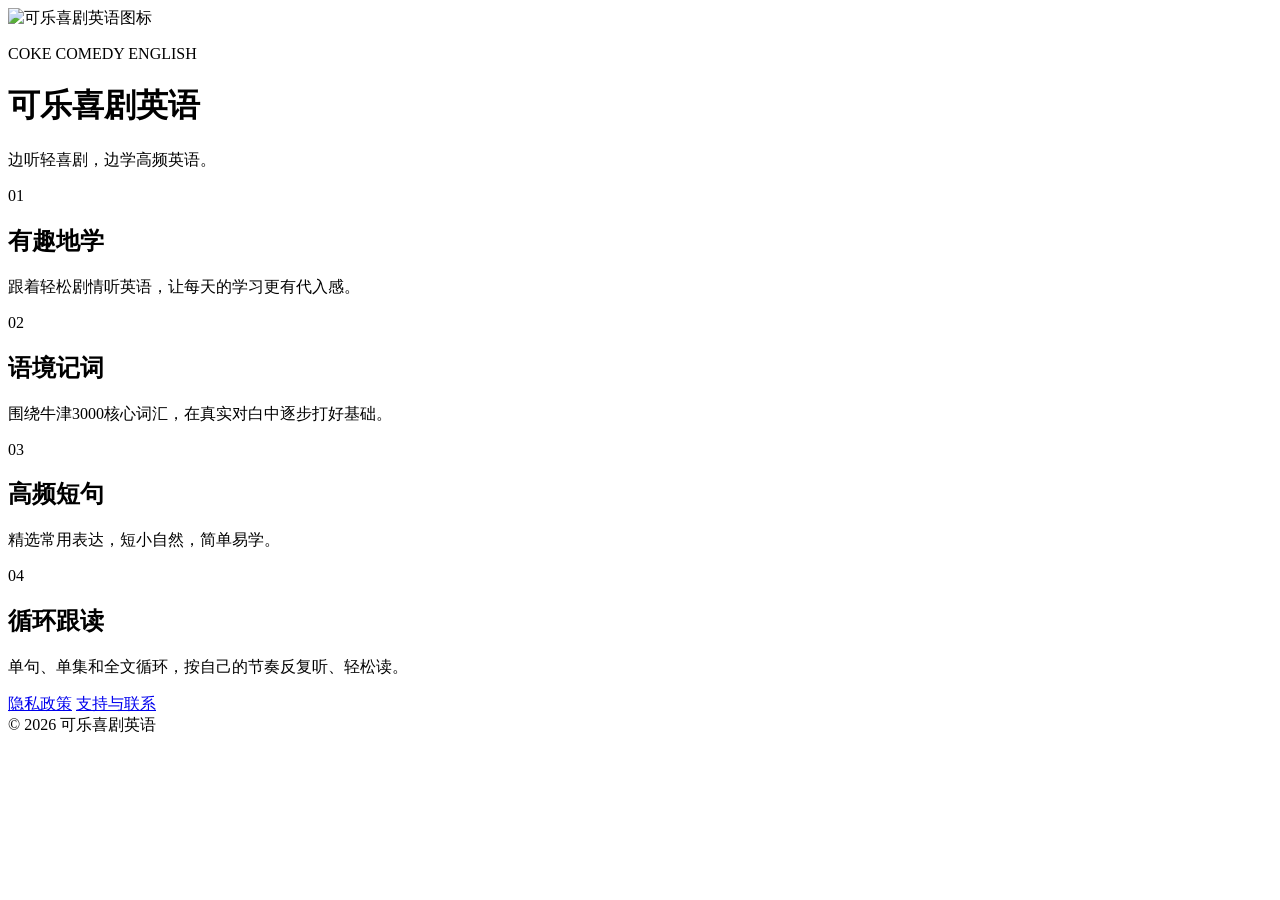
==== index.html @ 571c7dd2 "Add initial HTML structure for COKE COMEDY ENGLISH This file contains the HTML structure for the COK" ====
<!doctype html>
<html lang="zh-CN">
<head>
  <meta charset="utf-8">
  <meta name="viewport" content="width=device-width, initial-scale=1">
  <meta name="description" content="可乐喜剧英语：边听轻喜剧，边学高频英语。">
  <title>可乐喜剧英语</title>
  <link rel="stylesheet" href="styles.css">
</head>
<body>
  <main class="page">
    <header class="hero">
      <img src="app-icon.svg" alt="可乐喜剧英语图标" class="app-icon">
      <p class="eyebrow">COKE COMEDY ENGLISH</p>
      <h1>可乐喜剧英语</h1>
      <p class="lead">边听轻喜剧，边学高频英语。</p>
    </header>

    <section class="feature-grid" aria-label="产品特色">
      <article>
        <span>01</span>
        <h2>有趣地学</h2>
        <p>跟着轻松剧情听英语，让每天的学习更有代入感。</p>
      </article>
      <article>
        <span>02</span>
        <h2>语境记词</h2>
        <p>围绕牛津3000核心词汇，在真实对白中逐步打好基础。</p>
      </article>
      <article>
        <span>03</span>
        <h2>高频短句</h2>
        <p>精选常用表达，短小自然，简单易学。</p>
      </article>
      <article>
        <span>04</span>
        <h2>循环跟读</h2>
        <p>单句、单集和全文循环，按自己的节奏反复听、轻松读。</p>
      </article>
    </section>

    <nav class="links" aria-label="法律与支持">
      <a href="privacy.html">隐私政策</a>
      <a href="support.html">支持与联系</a>
    </nav>

    <footer>© 2026 可乐喜剧英语</footer>
  </main>
</body>
</html>
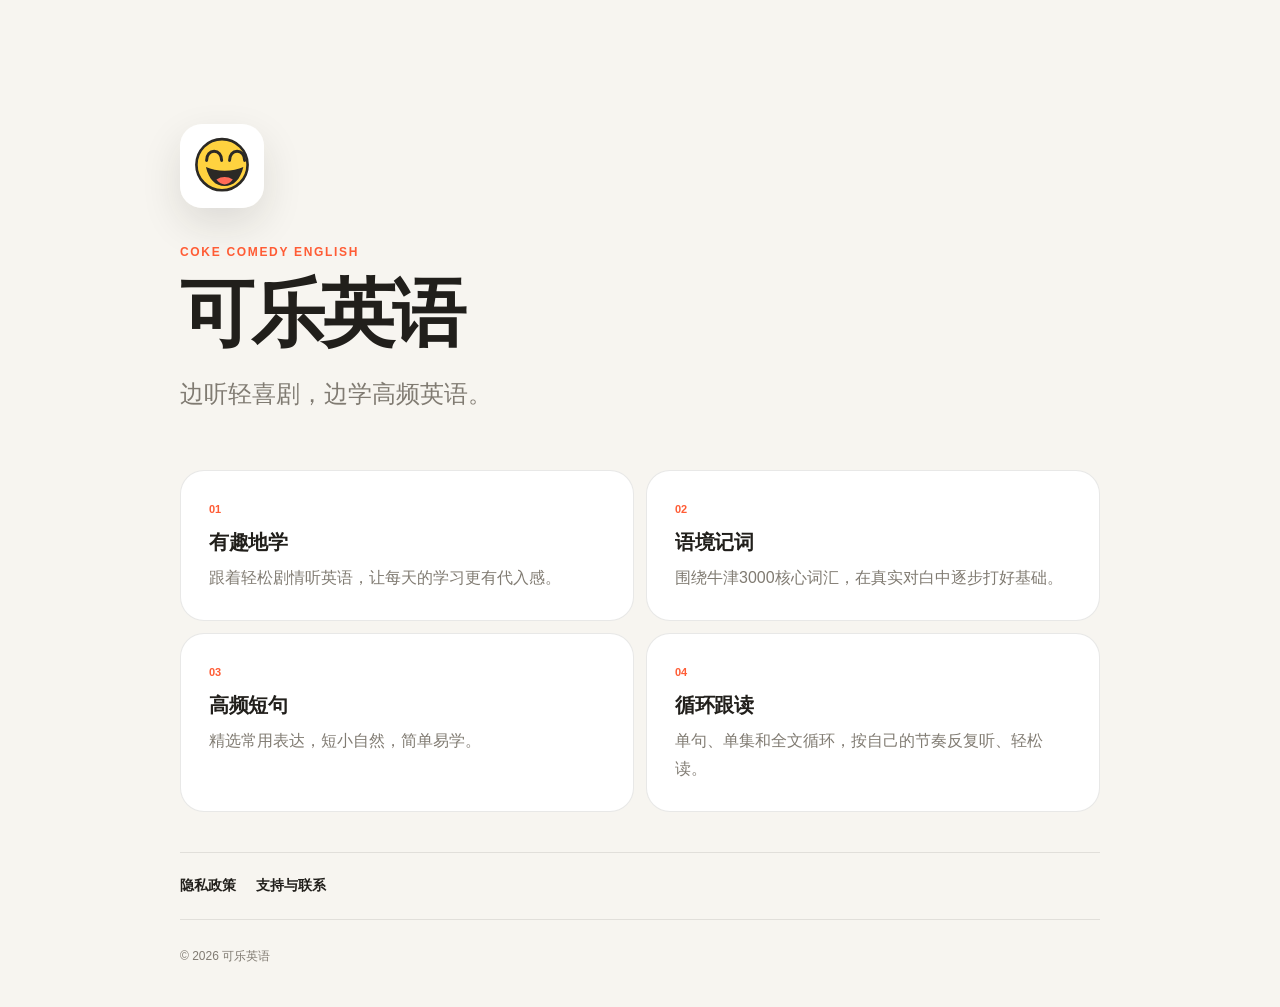
==== commit 14d70222: "Update branding from 可乐喜剧英语 to 可乐英语" ====
--- a/index.html
+++ b/index.html
@@ -3,16 +3,16 @@
 <head>
   <meta charset="utf-8">
   <meta name="viewport" content="width=device-width, initial-scale=1">
-  <meta name="description" content="可乐喜剧英语：边听轻喜剧，边学高频英语。">
-  <title>可乐喜剧英语</title>
+  <meta name="description" content="可乐英语：边听轻喜剧，边学高频英语。">
+  <title>可乐英语</title>
   <link rel="stylesheet" href="styles.css">
 </head>
 <body>
   <main class="page">
     <header class="hero">
-      <img src="app-icon.svg" alt="可乐喜剧英语图标" class="app-icon">
+      <img src="app-icon.svg" alt="可乐英语图标" class="app-icon">
       <p class="eyebrow">COKE COMEDY ENGLISH</p>
-      <h1>可乐喜剧英语</h1>
+      <h1>可乐英语</h1>
       <p class="lead">边听轻喜剧，边学高频英语。</p>
     </header>
 
@@ -44,7 +44,7 @@
       <a href="support.html">支持与联系</a>
     </nav>
 
-    <footer>© 2026 可乐喜剧英语</footer>
+    <footer>© 2026 可乐英语</footer>
   </main>
 </body>
 </html>
--- a/styles.css
+++ b/styles.css
@@ -0,0 +1,134 @@
+:root {
+  color-scheme: light;
+  --paper: #f7f5f0;
+  --card: #ffffff;
+  --ink: #211f1b;
+  --muted: #807b72;
+  --accent: #ff5c35;
+  --line: rgba(33, 31, 27, .1);
+  font-family: Inter, -apple-system, BlinkMacSystemFont, "PingFang SC",
+    "Microsoft YaHei", sans-serif;
+}
+
+* { box-sizing: border-box; }
+
+body {
+  margin: 0;
+  color: var(--ink);
+  background: var(--paper);
+}
+
+a { color: inherit; }
+
+.page {
+  width: min(920px, calc(100% - 40px));
+  margin: 0 auto;
+  padding: 84px 0 42px;
+}
+
+.hero {
+  max-width: 640px;
+  padding: 40px 0 56px;
+}
+
+.app-icon {
+  width: 84px;
+  height: 84px;
+  margin-bottom: 30px;
+  border-radius: 22px;
+  box-shadow: 0 16px 40px rgba(35, 31, 25, .12);
+}
+
+.eyebrow {
+  margin: 0 0 12px;
+  color: var(--accent);
+  font-size: 12px;
+  font-weight: 800;
+  letter-spacing: .14em;
+}
+
+h1 {
+  margin: 0;
+  font-family: "New York", Georgia, "Songti SC", serif;
+  font-size: clamp(42px, 8vw, 74px);
+  line-height: 1.06;
+  letter-spacing: -.045em;
+}
+
+.lead {
+  margin: 22px 0 0;
+  color: var(--muted);
+  font-size: clamp(18px, 3vw, 24px);
+  line-height: 1.6;
+}
+
+.feature-grid {
+  display: grid;
+  grid-template-columns: repeat(2, minmax(0, 1fr));
+  gap: 12px;
+}
+
+.feature-grid article,
+.document section {
+  border: 1px solid var(--line);
+  border-radius: 24px;
+  background: var(--card);
+}
+
+.feature-grid article { padding: 28px; }
+.feature-grid span { color: var(--accent); font-size: 11px; font-weight: 800; }
+
+h2 {
+  margin: 12px 0 8px;
+  font-size: 20px;
+  letter-spacing: -.02em;
+}
+
+p { line-height: 1.75; }
+.feature-grid p, .document p { margin: 0; color: var(--muted); }
+
+.links {
+  display: flex;
+  gap: 20px;
+  margin-top: 40px;
+  padding: 24px 0;
+  border-top: 1px solid var(--line);
+  border-bottom: 1px solid var(--line);
+}
+
+.links a, .back {
+  font-size: 14px;
+  font-weight: 700;
+  text-decoration: none;
+}
+
+footer {
+  padding-top: 28px;
+  color: var(--muted);
+  font-size: 12px;
+}
+
+.document { max-width: 760px; }
+.document .back { display: inline-block; margin-bottom: 64px; color: var(--muted); }
+.document h1 { margin-bottom: 12px; }
+.document .meta { margin-bottom: 44px; font-size: 13px; }
+.document section { margin: 12px 0; padding: 26px 28px; }
+.document section h2 { margin-top: 0; }
+.document section a { color: var(--accent); }
+
+.email-button {
+  display: inline-block;
+  margin-top: 14px;
+  padding: 12px 16px;
+  border-radius: 12px;
+  color: #fff !important;
+  background: var(--ink);
+  text-decoration: none;
+}
+
+@media (max-width: 640px) {
+  .page { padding-top: 42px; }
+  .hero { padding-top: 20px; }
+  .feature-grid { grid-template-columns: 1fr; }
+  .document .back { margin-bottom: 42px; }
+}
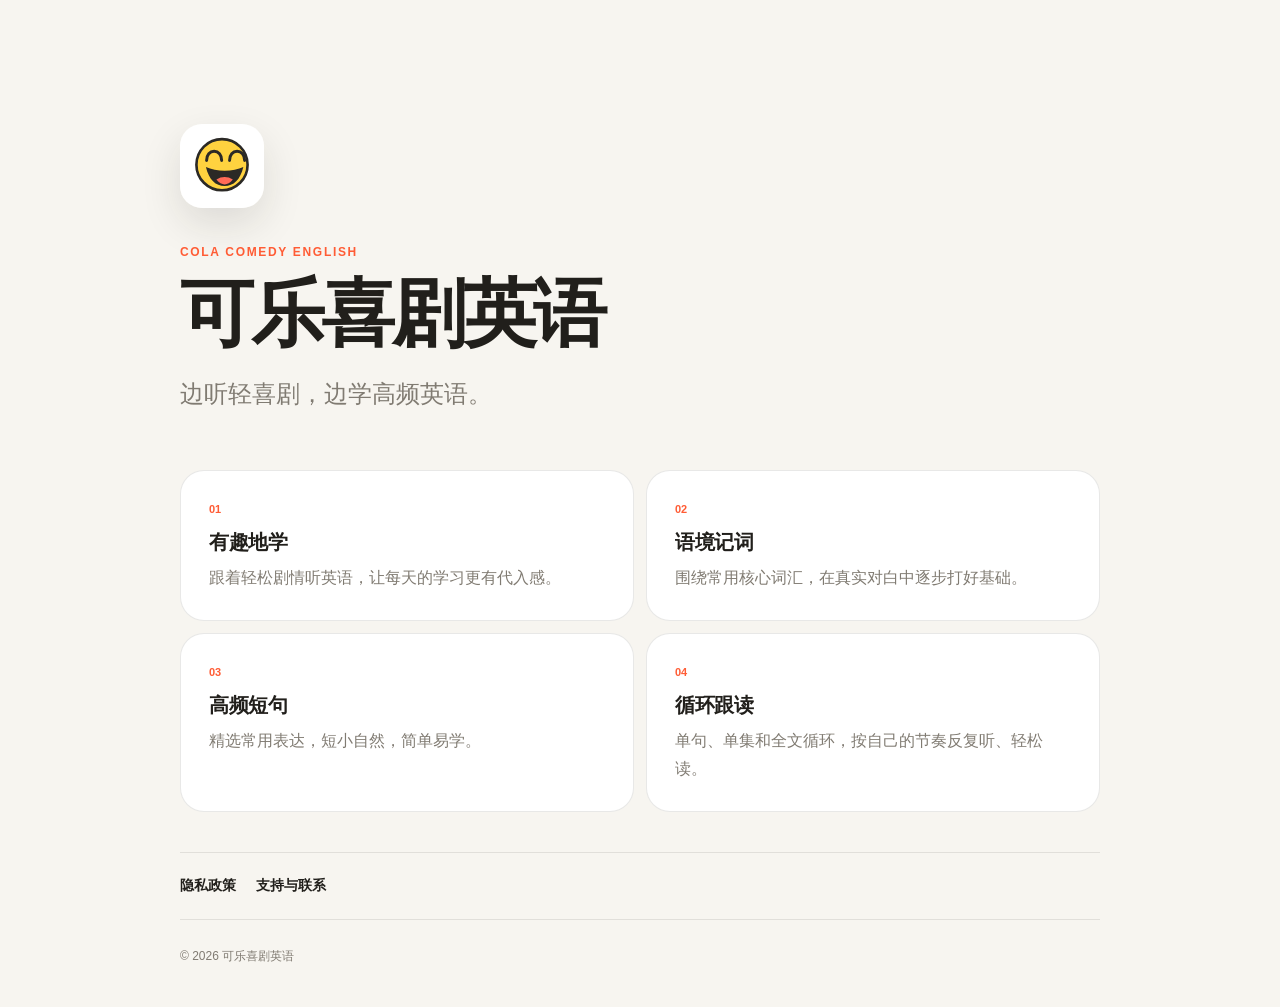
==== commit ed59a1d8: "同步可乐喜剧英语支持站品牌与购买隐私说明 更新首页、支持页、隐私政策与图标说明；统一品牌，移除旧品牌及牛津表述，并补充 Apple 购买、订阅管理和恢复购买说明。" ====
--- a/index.html
+++ b/index.html
@@ -3,16 +3,16 @@
 <head>
   <meta charset="utf-8">
   <meta name="viewport" content="width=device-width, initial-scale=1">
-  <meta name="description" content="可乐英语：边听轻喜剧，边学高频英语。">
-  <title>可乐英语</title>
+  <meta name="description" content="可乐喜剧英语：边听轻喜剧，边学高频英语。">
+  <title>可乐喜剧英语</title>
   <link rel="stylesheet" href="styles.css">
 </head>
 <body>
   <main class="page">
     <header class="hero">
-      <img src="app-icon.svg" alt="可乐英语图标" class="app-icon">
-      <p class="eyebrow">COKE COMEDY ENGLISH</p>
-      <h1>可乐英语</h1>
+      <img src="app-icon.svg" alt="可乐喜剧英语图标" class="app-icon">
+      <p class="eyebrow">COLA COMEDY ENGLISH</p>
+      <h1>可乐喜剧英语</h1>
       <p class="lead">边听轻喜剧，边学高频英语。</p>
     </header>
 
@@ -25,7 +25,7 @@
       <article>
         <span>02</span>
         <h2>语境记词</h2>
-        <p>围绕牛津3000核心词汇，在真实对白中逐步打好基础。</p>
+        <p>围绕常用核心词汇，在真实对白中逐步打好基础。</p>
       </article>
       <article>
         <span>03</span>
@@ -44,7 +44,7 @@
       <a href="support.html">支持与联系</a>
     </nav>
 
-    <footer>© 2026 可乐英语</footer>
+    <footer>© 2026 可乐喜剧英语</footer>
   </main>
 </body>
 </html>
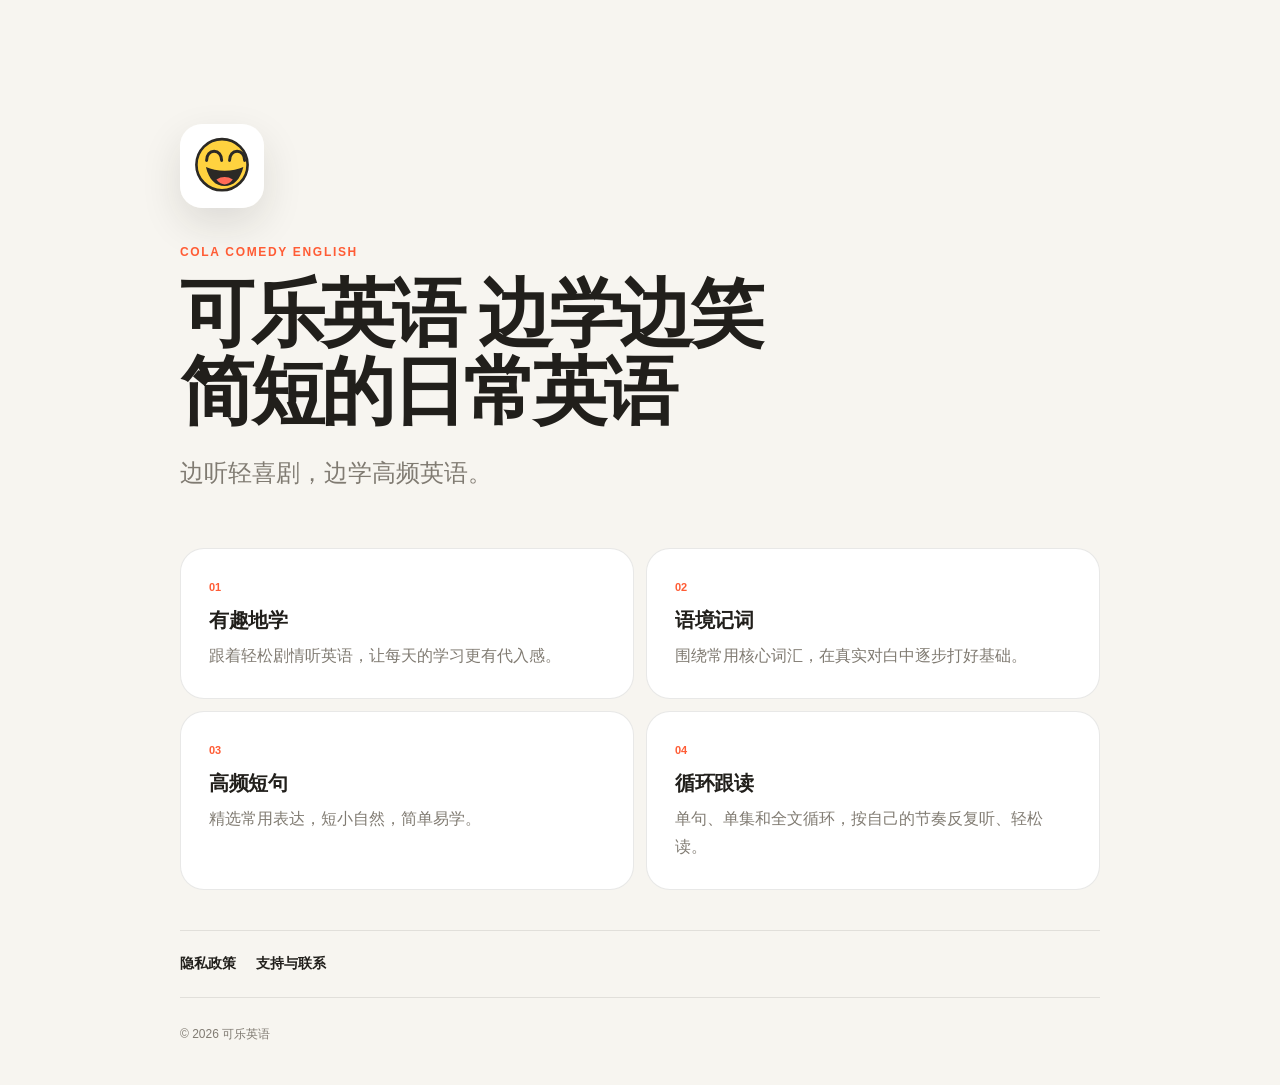
==== commit d0d0ee38: "Rename product to 可乐英语 边学边笑简短的日常英语" ====
--- a/index.html
+++ b/index.html
@@ -3,16 +3,16 @@
 <head>
   <meta charset="utf-8">
   <meta name="viewport" content="width=device-width, initial-scale=1">
-  <meta name="description" content="可乐喜剧英语：边听轻喜剧，边学高频英语。">
-  <title>可乐喜剧英语</title>
+  <meta name="description" content="可乐英语  边学边笑简短的日常英语：边听轻喜剧，边学高频英语。">
+  <title>可乐英语  边学边笑简短的日常英语</title>
   <link rel="stylesheet" href="styles.css">
 </head>
 <body>
   <main class="page">
     <header class="hero">
-      <img src="app-icon.svg" alt="可乐喜剧英语图标" class="app-icon">
+      <img src="app-icon.svg" alt="可乐英语图标" class="app-icon">
       <p class="eyebrow">COLA COMEDY ENGLISH</p>
-      <h1>可乐喜剧英语</h1>
+      <h1>可乐英语  边学边笑简短的日常英语</h1>
       <p class="lead">边听轻喜剧，边学高频英语。</p>
     </header>
 
@@ -44,7 +44,7 @@
       <a href="support.html">支持与联系</a>
     </nav>
 
-    <footer>© 2026 可乐喜剧英语</footer>
+    <footer>© 2026 可乐英语</footer>
   </main>
 </body>
 </html>
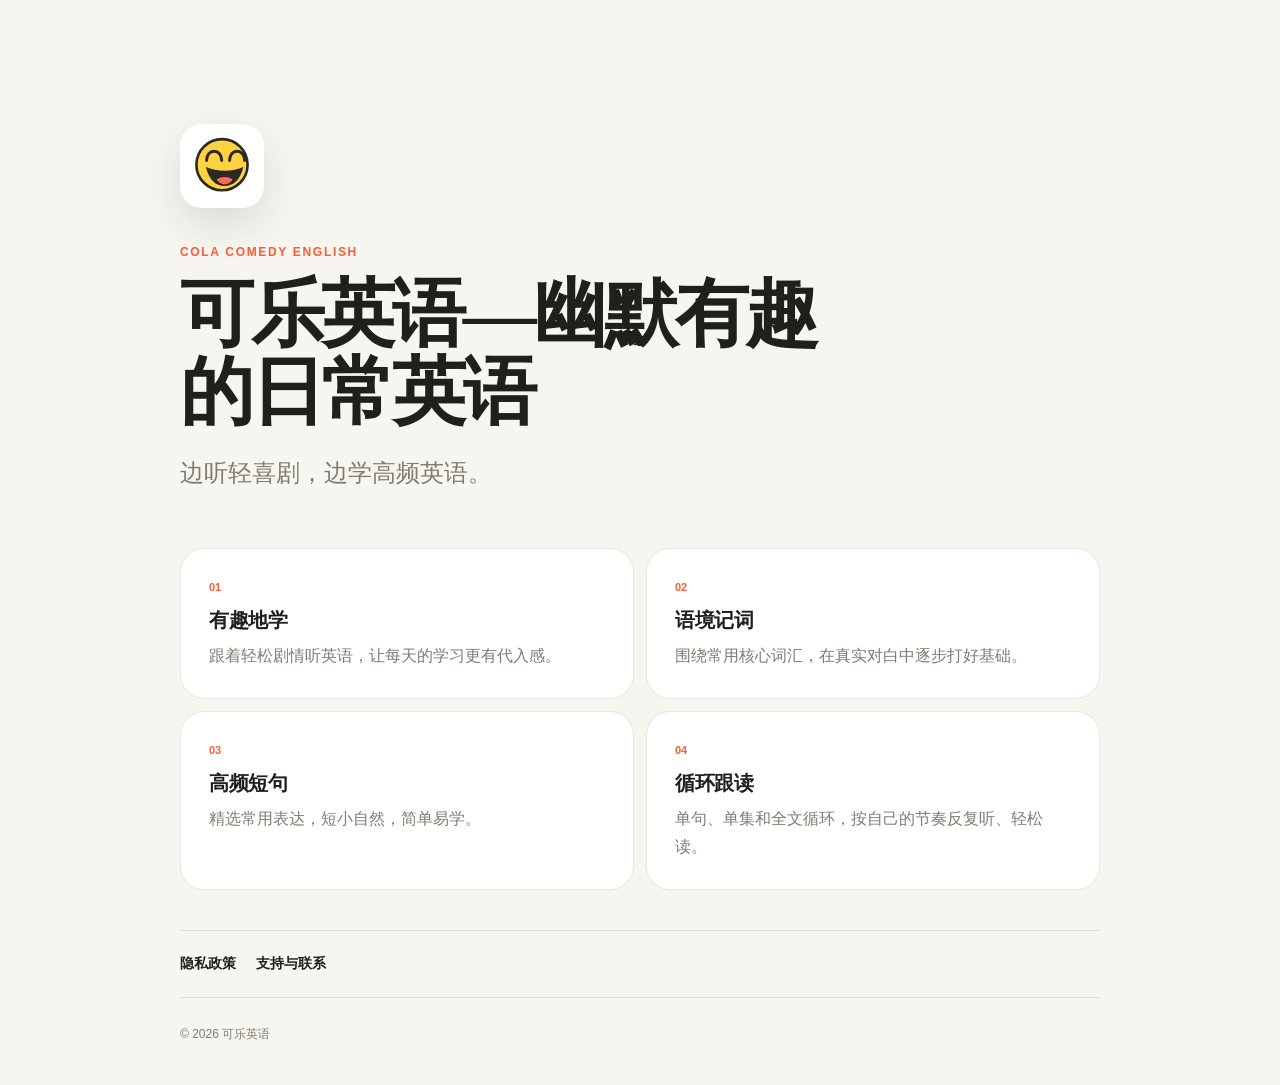
==== commit 5ce205c2: "Rename app to 可乐英语—幽默有趣的日常英语" ====
--- a/index.html
+++ b/index.html
@@ -3,8 +3,8 @@
 <head>
   <meta charset="utf-8">
   <meta name="viewport" content="width=device-width, initial-scale=1">
-  <meta name="description" content="可乐英语  边学边笑简短的日常英语：边听轻喜剧，边学高频英语。">
-  <title>可乐英语  边学边笑简短的日常英语</title>
+  <meta name="description" content="可乐英语—幽默有趣的日常英语：边听轻喜剧，边学高频英语。">
+  <title>可乐英语—幽默有趣的日常英语</title>
   <link rel="stylesheet" href="styles.css">
 </head>
 <body>
@@ -12,7 +12,7 @@
     <header class="hero">
       <img src="app-icon.svg" alt="可乐英语图标" class="app-icon">
       <p class="eyebrow">COLA COMEDY ENGLISH</p>
-      <h1>可乐英语  边学边笑简短的日常英语</h1>
+      <h1>可乐英语—幽默有趣的日常英语</h1>
       <p class="lead">边听轻喜剧，边学高频英语。</p>
     </header>
 
